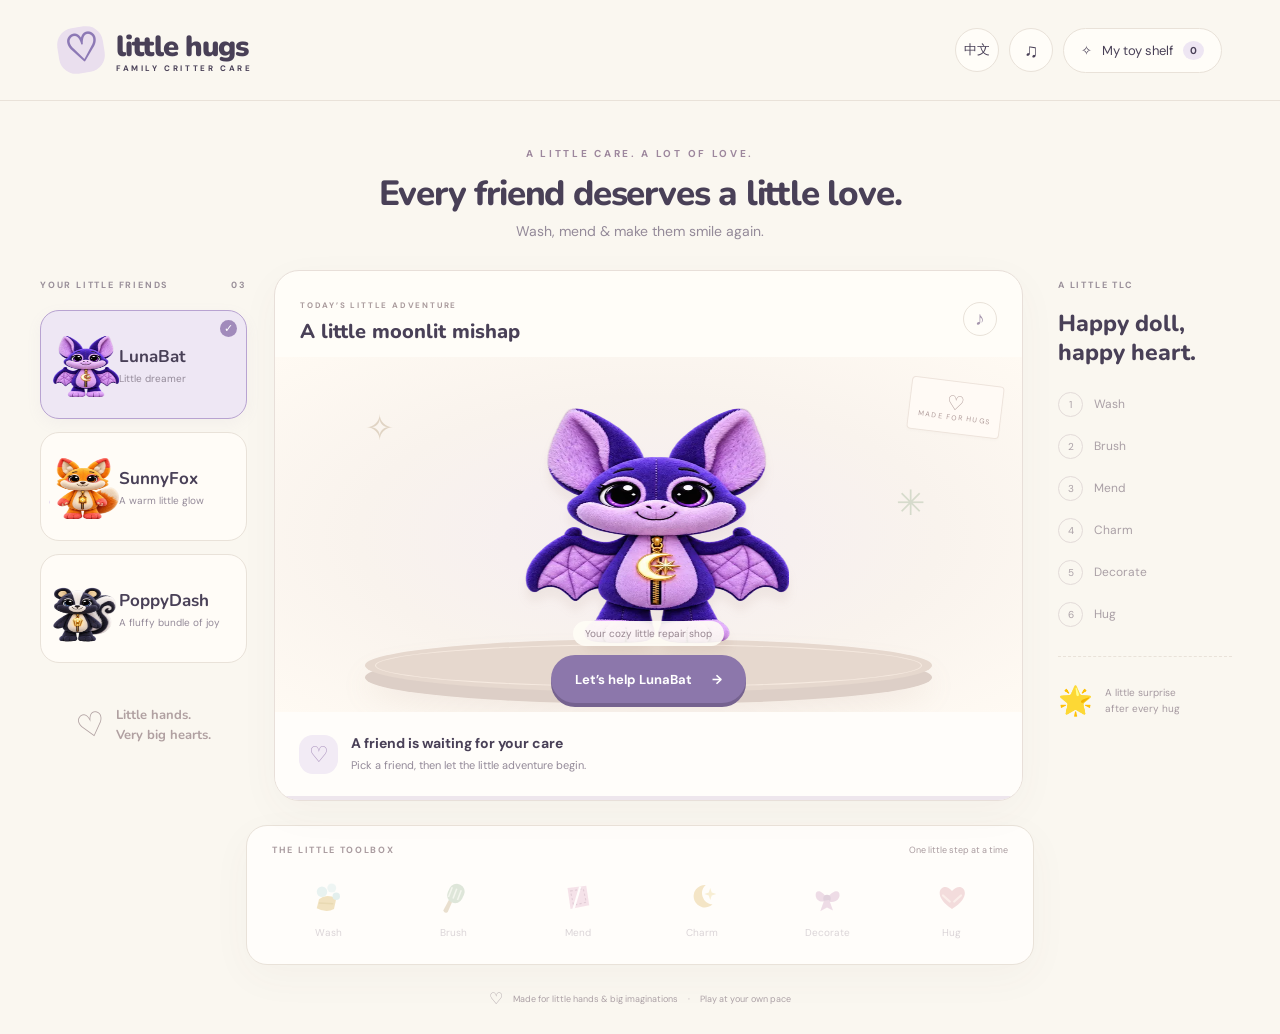
==== index.html @ 9141b1e3 "Build Little Hugs: three plush family dolls, six repair activities, bilingual play and reward shelf" ====
<!doctype html>
<html lang="en"><head><meta charset="UTF-8"><meta name="viewport" content="width=device-width,initial-scale=1,viewport-fit=cover"><meta name="theme-color" content="#f9f5ee"><meta name="description" content="A cozy, gentle doll repair game with LunaBat, SunnyFox and PoppyDash. Made for little hands and big hearts."><title>Little Hugs · Family Critter Care</title><link rel="icon" href="assets/heart.svg" type="image/svg+xml"><link rel="stylesheet" href="style.css"></head>
<body>
<header class="topbar"><a class="brand" href="./" aria-label="Little Hugs home"><span class="brand-mark">♡</span><span>little hugs<small>FAMILY CRITTER CARE</small></span></a><div class="header-actions"><button id="language" class="round" aria-label="Switch language">中文</button><button id="sound" class="round" aria-label="Toggle sound" aria-pressed="true">♫</button><button id="shelfButton" class="shelf-button">✧ <span data-i18n="shelf">My toy shelf</span><b id="shelfCount">0</b></button></div></header>
<main>
<div class="intro"><p class="eyebrow" data-i18n="eyebrow">A LITTLE CARE. A LOT OF LOVE.</p><h1 data-i18n="title">Every friend deserves a little love.</h1><p data-i18n="subtitle">Wash, mend & make them smile again.</p></div>
<div class="studio">
<aside class="friends"><div class="section-label"><span data-i18n="friends">YOUR LITTLE FRIENDS</span><span>03</span></div><div id="friendList"></div><div class="care-note"><span>♡</span><p data-i18n="note">Little hands.<br>Very big hearts.</p></div></aside>
<section class="workbench" aria-label="Doll repair workbench">
<div class="bench-top"><div><span class="tiny-label" data-i18n="appointment">TODAY'S LITTLE ADVENTURE</span><h2 id="scenarioTitle"></h2></div><button class="round speak" id="speak" aria-label="Read instructions aloud">♪</button></div>
<div class="scene" id="scene"><div class="scene-decor deco-one">✧</div><div class="scene-decor deco-two">✳</div><div class="wall-label"><span>♡</span> MADE FOR HUGS</div><div class="platform"></div><div id="doll" class="doll luna" role="img" aria-label="LunaBat plush doll"></div><div id="decoration" class="doll-decoration"></div><div id="targets" class="targets"></div><div id="particles" class="particles" aria-hidden="true"></div><div id="welcome" class="welcome"><span class="welcome-pill" data-i18n="welcome">Your cozy little repair shop</span><button id="start" class="primary"><span data-i18n="start">Let's help LunaBat</span> <span>→</span></button></div><div id="successBubble" class="success-bubble" hidden>♡</div></div>
<div class="instruction"><div class="step-badge" id="stepBadge">♡</div><div><h3 id="instructionTitle"></h3><p id="instructionText"></p></div><button id="next" class="primary next" hidden><span data-i18n="next">Next</span> →</button></div>
<div class="progress" aria-label="Repair progress"><div id="progressFill"></div></div>
</section>
<aside class="care-card"><div class="section-label" data-i18n="carePlan">A LITTLE TLC</div><h2 data-i18n="careHeading">Happy doll,<br>happy heart.</h2><ol id="stepList"></ol><div class="reward-preview"><span>🌟</span><p data-i18n="reward">A little surprise<br>after every hug</p></div></aside>
</div>
<section class="tool-tray" aria-label="Repair tools"><div class="tray-heading"><span data-i18n="toolbox">THE LITTLE TOOLBOX</span><small id="toolTip"></small></div><div id="tools" class="tools"></div></section>
<footer><span>♡</span> <span data-i18n="footer">Made for little hands & big imaginations</span><span class="footer-dot">·</span><span data-i18n="pace">Play at your own pace</span></footer>
</main>
<dialog id="shelfDialog"><button class="close round" id="closeShelf" aria-label="Close toy shelf">×</button><p class="eyebrow" data-i18n="collection">A SHELF FULL OF LOVE</p><h2 data-i18n="shelf">My toy shelf</h2><p id="collectionText"></p><div id="collectionGrid" class="collection-grid"></div><button class="primary" id="backToShop" data-i18n="back">Back to the shop</button></dialog>
<dialog id="celebration"><div class="celebration-stars">✦ ♡ ✦</div><div id="rewardDoll" class="doll mini"></div><p class="eyebrow" data-i18n="wonderful">LOOK WHAT YOU DID!</p><h2 id="celebrationTitle"></h2><p data-i18n="celebration">A happy friend, all thanks to you.</p><div id="rewardSticker" class="reward-sticker"></div><button id="again" class="primary" data-i18n="again">Another little adventure →</button><button id="showShelf" class="text-button" data-i18n="shelf">My toy shelf</button></dialog>
<script type="module" src="game.js"></script></body></html>
---- style.css ----
@import url('https://fonts.googleapis.com/css2?family=DM+Sans:wght@400;500;600;700&family=Nunito:wght@500;600;700;800;900&display=swap');
:root{--ink:#494057;--muted:#948a99;--purple:#8d79b5;--cream:#faf7f0;--line:#e9e2d9;--peach:#f4c7ad;--mint:#d6e8d9;--shadow:0 12px 40px #66514d0a}*{box-sizing:border-box}body{margin:0;background:var(--cream);color:var(--ink);font-family:'DM Sans',sans-serif}button,a{-webkit-tap-highlight-color:transparent}button{font:inherit;cursor:pointer;color:inherit;touch-action:manipulation}button:focus-visible,a:focus-visible{outline:3px solid #8d79b5;outline-offset:5px}button{border:0}button:disabled{cursor:default}button:hover:not(:disabled){filter:brightness(.98)}[hidden]{display:none!important}.topbar{height:101px;max-width:1440px;margin:auto;padding:0 58px;display:flex;align-items:center;justify-content:space-between;border-bottom:1px solid var(--line)}.brand{display:flex;align-items:center;gap:12px;text-decoration:none;color:var(--ink);font-family:Nunito,sans-serif;font-size:29px;font-weight:900;letter-spacing:-1px}.brand-mark{height:46px;width:46px;background:#eadfee;border-radius:17px;display:grid;place-items:center;font-size:38px;color:#8d79b5;transform:rotate(-9deg);line-height:1}.brand small{display:block;font-family:'DM Sans',sans-serif;font-size:8px;letter-spacing:2.6px;font-weight:700;margin-top:-3px}.header-actions{display:flex;align-items:center;gap:10px}.round{width:44px;height:44px;border-radius:50%;background:#fffdf8;border:1px solid var(--line);font-size:19px}.round#language{font-size:13px}.shelf-button{border:1px solid var(--line);background:#fffdf8;border-radius:30px;padding:12px 17px;display:flex;align-items:center;gap:10px;font-size:13px}.shelf-button b{border-radius:50%;background:#eee6f3;min-width:21px;padding:3px;font-size:10px}main{max-width:1360px;margin:auto;padding:0 40px}.intro{text-align:center;padding:36px 0 30px}.eyebrow{font-size:10px;font-weight:700;letter-spacing:2.7px;color:#9d879d}.intro h1{font-family:Nunito,sans-serif;font-weight:800;font-size:35px;letter-spacing:-1.2px;margin:10px 0 5px}.intro>p:last-child{font-size:14px;color:var(--muted);margin:0}.studio{display:grid;grid-template-columns:207px minmax(350px,1fr) 190px;gap:27px;align-items:start}.section-label{font-size:9px;letter-spacing:1.8px;font-weight:700;color:#998f99;display:flex;justify-content:space-between;margin:9px 0 19px}.friend-card{position:relative;display:flex;align-items:center;width:100%;height:109px;border:1px solid var(--line);border-radius:19px;background:#fffcf7;margin-bottom:13px;padding:8px;text-align:left;transition:.2s}.friend-card.selected{background:#eee7f4;border:1.5px solid #b8a3d1;box-shadow:0 5px 15px #a292b312}.friend-card .portrait{width:70px;height:91px;flex-shrink:0;background-image:url('assets/dolls.webp');background-size:300% 100%;background-repeat:no-repeat}.luna{--pos:0%}.sunny{--pos:50%}.poppy{--pos:100%}.portrait,.doll{background-position:var(--pos) center}.friend-card strong{display:block;font-family:Nunito,sans-serif;font-size:17px}.friend-card small{display:block;font-size:10px;color:var(--muted);margin-top:4px}.friend-card .check{position:absolute;right:9px;top:9px;font-size:11px;background:#a18bbb;color:white;border-radius:50%;width:17px;height:17px;text-align:center;line-height:17px}.care-note{display:flex;justify-content:center;align-items:center;gap:9px;margin-top:30px;color:#b0a0a1}.care-note span{font-size:33px;transform:rotate(-15deg)}.care-note p{font-family:Nunito;font-size:13px;font-weight:700;line-height:1.5}.workbench{overflow:hidden;border-radius:25px;background:#fffdf8;border:1px solid #e8dfd9;box-shadow:var(--shadow)}.bench-top{display:flex;align-items:center;justify-content:space-between;padding:21px 25px 12px}.tiny-label{font-size:8px;letter-spacing:1.8px;color:#a99a9c;font-weight:700}.bench-top h2{font-family:Nunito;font-size:20px;margin:5px 0 0;font-weight:800}.speak{width:34px;height:34px;color:#a494ac}.scene{height:355px;position:relative;isolation:isolate;overflow:hidden;background:radial-gradient(ellipse at 50% 50%,#f5edf1 0,#f9f3ed 55%,#fffaf3 100%);touch-action:none}.platform{position:absolute;bottom:20px;width:76%;height:53px;left:12%;border-radius:50%;background:#e6d8ce;box-shadow:0 12px 0 #ddcfc7,0 20px 30px #b9988223;z-index:-1}.platform:before{content:'';position:absolute;inset:5px 10px;border:1px solid #f7ebe1;border-radius:50%}.doll{position:absolute;width:280px;height:348px;left:50%;bottom:20px;transform:translateX(-50%);background-image:url('assets/dolls.webp');background-size:300% 100%;background-repeat:no-repeat;filter:drop-shadow(0 10px 5px #88654b14);transition:filter .3s}.doll.idle{animation:breathe 3s ease-in-out infinite}.doll.hugging{animation:hug .6s ease-in-out 3}.scene-decor{position:absolute;color:#c7b49a;opacity:.5;font-size:35px}.deco-one{left:12%;top:48px}.deco-two{right:13%;top:123px;color:#b4c4ab}.wall-label{position:absolute;right:20px;top:24px;transform:rotate(7deg);font-size:7px;letter-spacing:1.3px;background:#fffaf5;padding:11px 9px;color:#af9b99;border:1px solid #eee4dc;border-radius:4px;box-shadow:0 2px 3px #00000004}.wall-label span{display:block;text-align:center;font-size:20px;line-height:20px}.welcome{position:absolute;inset:auto 0 9px;display:flex;align-items:center;flex-direction:column;gap:9px;z-index:6}.welcome-pill{font-size:10px;padding:6px 12px;background:#fffdf7e8;border-radius:15px;color:#96858f}.primary{display:flex;justify-content:center;align-items:center;gap:20px;min-height:48px;padding:12px 24px;border-radius:30px;background:#8c77ab;color:white;box-shadow:0 4px 0 #75628f;font-weight:700;font-size:13px;transition:transform .15s}.primary:active{transform:translateY(2px);box-shadow:0 2px 0 #75628f}.instruction{min-height:84px;display:flex;gap:13px;align-items:center;padding:16px 24px;background:#fffdfa}.step-badge{display:grid;place-items:center;min-width:39px;height:39px;background:#f2ebf5;color:#ac94bf;border-radius:14px;font-size:22px}.instruction h3{font-size:14px;margin:0 0 5px;font-weight:700}.instruction p{font-size:11px;color:var(--muted);margin:0;line-height:1.5}.next{margin-left:auto;min-height:39px;padding:8px 15px;font-size:11px;white-space:nowrap}.progress{height:4px;background:#eee6ed}.progress div{height:100%;width:0;background:#b8cbb4;transition:width .4s}.care-card{padding:0 8px}.care-card h2{font-family:Nunito;font-size:23px;line-height:1.25;margin:0 0 24px;font-weight:800}.care-card ol{list-style:none;padding:0;margin:0}.care-card li{display:flex;gap:11px;align-items:center;margin:17px 0;color:#aaa0a6;font-size:12px}.care-card li span{display:grid;place-items:center;width:25px;height:25px;border:1px solid #e3dbd9;border-radius:50%;font-size:10px}.care-card li.active{color:#82679e;font-weight:700}.care-card li.active span{background:#e8dff0;border-color:#d8c9e4}.care-card li.done span{background:#dde9d9;color:#7f9a74;border:0}.reward-preview{margin-top:29px;border-top:1px dashed var(--line);padding-top:18px;display:flex;gap:12px;align-items:center}.reward-preview span{font-size:28px}.reward-preview p{font-size:10px;line-height:1.6;color:#a69aa1}.tool-tray{max-width:788px;margin:24px auto 0;background:#fffdfa;border:1px solid var(--line);border-radius:21px;padding:18px 25px 15px;box-shadow:var(--shadow)}.tray-heading{display:flex;justify-content:space-between;align-items:center;font-size:9px;letter-spacing:1.7px;color:#a99b9f;font-weight:700}.tray-heading small{font-size:9px;letter-spacing:0;font-weight:400}.tools{display:flex;justify-content:space-between;gap:12px;margin-top:15px}.tool{background:none;border-radius:16px;flex:1;min-width:0;min-height:78px;padding:7px 0;color:#a99da8;position:relative}.tool .tool-icon{font-size:29px;display:block;margin-bottom:5px;filter:saturate(.7);transition:transform .2s}.tool svg{width:36px;height:36px;display:block;margin:auto auto 5px}.tool .tool-name{font-size:10px}.tool.selected{background:#f0e7f4;color:#826b9b}.tool.selected svg{transform:rotate(-9deg)}.tool:disabled{opacity:.42}.tool .done-dot{position:absolute;right:9px;top:3px;font-size:10px;color:#91ab85}footer{display:flex;gap:10px;justify-content:center;align-items:center;font-size:9px;color:#aca1a6;padding:23px 0 25px}footer>span:first-child{font-size:16px}.targets{position:absolute;inset:0}.target{position:absolute;transform:translate(-50%,-50%);min-width:49px;min-height:49px;display:grid;place-items:center;transition:opacity .3s,scale .3s;background:none;user-select:none;touch-action:none}.target.dirt{background:#967058;border-radius:47% 53% 38% 62%;box-shadow:9px 4px 0 -3px #967058b0,-8px -6px 0 -5px #967058cc;color:#d7bba1;font-size:13px;opacity:.88;min-width:37px;min-height:29px;width:43px;height:35px}.target.brush{background:#f7eacacc;border:2px dashed #cdb6a0;border-radius:50%;font-size:23px;color:#9c8069}.target.stitch{background:#f7cadb;border:3px solid #fff7fb;border-radius:50%;box-shadow:0 0 0 2px #bc92ad;color:#9c6d8a;font-size:16px;font-weight:700;min-width:44px;min-height:44px;z-index:2}.target.stitch.active{animation:pulse 1.3s infinite}.target.complete{opacity:0;pointer-events:none;scale:1.4}.seam-line{position:absolute;height:4px;transform-origin:0 50%;background:#d69abb;border-radius:4px;pointer-events:none}.charm-target{border:2px dashed #c9a550;background:#ffefd3aa;border-radius:50%;font-size:26px;min-width:70px;min-height:70px;animation:pulse 1.5s infinite}.charm-piece{background:#fffcf5;border-radius:22px;border:2px solid #e5c16e;box-shadow:0 4px 0 #d6b785;min-width:66px;min-height:66px;font-size:31px;touch-action:none;z-index:4}.patch{position:absolute;transform:translate(-50%,-50%) rotate(-12deg);width:77px;height:50px;border:2px dashed #b894b9;border-radius:14px;background:#f2d7e8;pointer-events:none}.doll-decoration{position:absolute;left:50%;top:22%;font-size:43px;transform:translate(-50%,-50%) rotate(-13deg);pointer-events:none;z-index:4}.decoration-options{position:absolute;bottom:20px;left:50%;transform:translateX(-50%);display:flex;gap:9px;padding:8px;background:#fffdf7db;border-radius:25px;z-index:5}.decoration-options button{height:49px;width:49px;border-radius:50%;font-size:29px;background:#f3e7ee;box-shadow:0 3px 0 #dac9d4}.hug-button{position:absolute;bottom:24px;left:50%;transform:translateX(-50%);background:#e9adba;box-shadow:0 4px 0 #d592a4;font-size:17px;z-index:4;white-space:nowrap}.particles{position:absolute;inset:0;pointer-events:none;z-index:8}.particle{position:absolute;font-size:25px;animation:floatUp .85s ease-out forwards}.success-bubble{position:absolute;left:50%;top:12px;transform:translateX(-50%);background:white;border-radius:25px;padding:10px 20px;box-shadow:0 5px 20px #ac899c20;font-size:14px;color:#9480a7;z-index:6}dialog{border:1px solid #e8d9e1;border-radius:28px;padding:35px;text-align:center;max-width:min(590px,92vw);color:var(--ink);background:#fffbf6;box-shadow:0 25px 100px #49304e33}dialog::backdrop{background:#51405b66;backdrop-filter:blur(7px)}dialog h2{font-family:Nunito;font-size:29px;margin:8px 0}dialog p{color:var(--muted);font-size:13px}dialog .primary{margin:20px auto 0}dialog .close{position:absolute;right:12px;top:12px}.collection-grid{display:grid;grid-template-columns:repeat(3,1fr);gap:14px;margin-top:25px}.collection-card{padding:12px 8px;background:#f2eaf3;border-radius:17px;min-width:120px}.collection-card .doll{position:relative;left:auto;bottom:auto;transform:none;width:115px;height:155px;margin:auto}.collection-card.empty{opacity:.4}.collection-card strong{font-family:Nunito;font-size:14px}.collection-card p{font-size:10px}.sticker-row{font-size:24px;min-height:32px}#celebration{min-width:330px}.celebration-stars{color:#c0a7ce;font-size:24px;letter-spacing:14px}#celebration .mini{position:relative;left:auto;bottom:auto;transform:none;width:160px;height:210px;margin:0 auto}.reward-sticker{font-size:45px;margin:15px;animation:pulse 2s infinite}.text-button{display:block;background:none;text-decoration:underline;margin:19px auto 0;font-size:12px;color:#9983aa}@keyframes breathe{50%{transform:translateX(-50%) translateY(-4px) rotate(.6deg)}}@keyframes hug{50%{transform:translateX(-50%) scale(1.08) rotate(-4deg)}}@keyframes pulse{50%{scale:1.07}}@keyframes floatUp{to{transform:translate(var(--dx),-90px) rotate(20deg);opacity:0}}
@media(min-width:1450px){.scene{height:405px}.doll{height:390px;width:310px}.intro{padding-top:45px}.studio{gap:36px}}@media(max-width:1050px){.studio{grid-template-columns:165px minmax(300px,1fr);gap:18px}.care-card{display:none}.friend-card strong{font-size:14px}.friend-card .portrait{width:60px;height:82px}.friend-card small{font-size:9px}main{padding:0 25px}.topbar{padding:0 30px}.tool-tray{margin-left:183px}.intro h1{font-size:29px}}@media(max-width:700px){.topbar{height:76px;padding:0 18px}.brand{font-size:24px;gap:8px}.brand-mark{width:36px;height:36px;font-size:30px}.brand small{font-size:6px;letter-spacing:1.9px}.header-actions{gap:7px}.round{height:37px;width:37px}.shelf-button{padding:9px 10px;font-size:16px;gap:5px}.shelf-button>span{display:none}main{padding:0 15px}.intro{padding:23px 0 20px}.intro h1{font-size:24px;line-height:1.22;margin:10px auto;max-width:300px}.intro .eyebrow{font-size:8px;letter-spacing:2px}.intro>p:last-child{font-size:12px}.studio{display:flex;flex-direction:column;gap:13px}.friends{width:100%}.friends .section-label,.care-note{display:none}#friendList{display:flex;gap:8px}.friend-card{margin:0;height:82px;flex:1;width:0;padding:3px 4px;border-radius:15px}.friend-card .portrait{width:43px;height:72px}.friend-card strong{font-size:11px}.friend-card small{font-size:8px;line-height:1.4}.friend-card .check{right:4px;top:4px;width:12px;height:12px;font-size:8px;line-height:12px}.workbench{width:100%;border-radius:21px}.bench-top{padding:14px 18px 8px}.bench-top h2{font-size:17px}.tiny-label{font-size:7px;letter-spacing:1.3px}.scene{height:324px}.doll{height:320px;width:255px;bottom:16px}.wall-label{right:12px;top:17px;font-size:6px}.platform{bottom:17px}.instruction{padding:13px 16px;min-height:84px;gap:10px}.instruction h3{font-size:12px}.instruction p{font-size:10px}.tool-tray{margin:14px 0 0;padding:14px 12px 10px;border-radius:17px}.tools{gap:3px;margin-top:10px}.tool{min-height:66px}.tool svg{width:29px;height:29px}.tool .tool-name{font-size:9px}.tray-heading{font-size:8px;letter-spacing:1.1px}.tray-heading small{font-size:8px}.next{padding:8px 12px}footer{font-size:8px;gap:7px;padding:18px 0}.footer-dot,footer>span:last-child{display:none}.collection-grid{gap:7px}.collection-card{min-width:0;padding:8px 4px}.collection-card .doll{width:78px;height:110px}.collection-card strong{font-size:11px}dialog{padding:32px 18px 23px}.doll-decoration{font-size:37px}}@media(prefers-reduced-motion:reduce){*,*:before,*:after{animation:none!important;transition:none!important}}
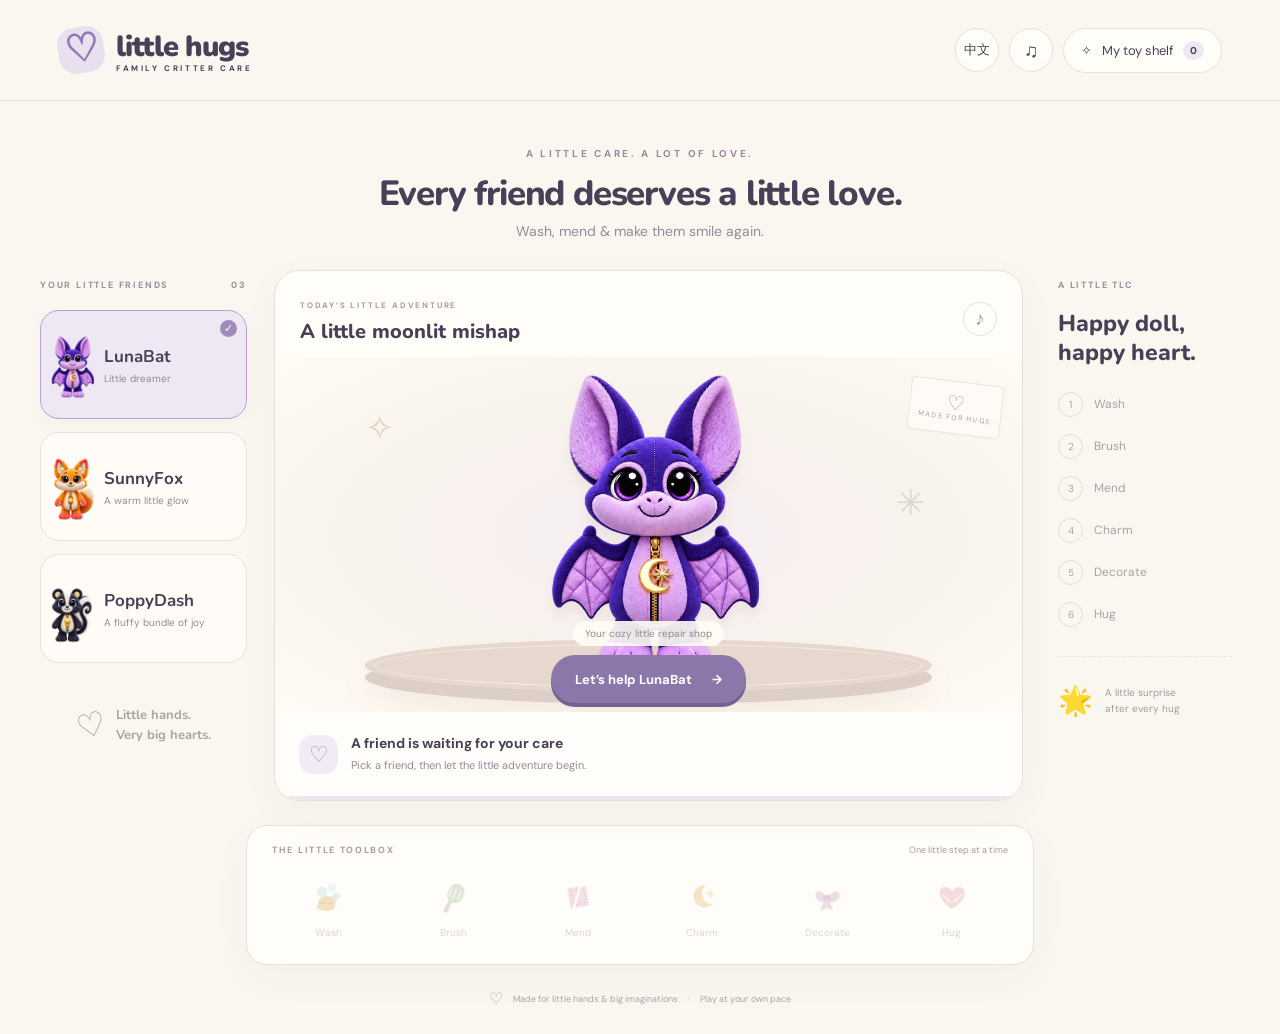
==== commit 37944c85: "Version game assets so newly deployed layout fixes refresh reliably" ====
--- a/index.html
+++ b/index.html
@@ -1,5 +1,5 @@
 <!doctype html>
-<html lang="en"><head><meta charset="UTF-8"><meta name="viewport" content="width=device-width,initial-scale=1,viewport-fit=cover"><meta name="theme-color" content="#f9f5ee"><meta name="description" content="A cozy, gentle doll repair game with LunaBat, SunnyFox and PoppyDash. Made for little hands and big hearts."><title>Little Hugs · Family Critter Care</title><link rel="icon" href="assets/heart.svg" type="image/svg+xml"><link rel="stylesheet" href="style.css"></head>
+<html lang="en"><head><meta charset="UTF-8"><meta name="viewport" content="width=device-width,initial-scale=1,viewport-fit=cover"><meta name="theme-color" content="#f9f5ee"><meta name="description" content="A cozy, gentle doll repair game with LunaBat, SunnyFox and PoppyDash. Made for little hands and big hearts."><title>Little Hugs · Family Critter Care</title><link rel="icon" href="assets/heart.svg" type="image/svg+xml"><link rel="stylesheet" href="style.css?v=2"></head>
 <body>
 <header class="topbar"><a class="brand" href="./" aria-label="Little Hugs home"><span class="brand-mark">♡</span><span>little hugs<small>FAMILY CRITTER CARE</small></span></a><div class="header-actions"><button id="language" class="round" aria-label="Switch language">中文</button><button id="sound" class="round" aria-label="Toggle sound" aria-pressed="true">♫</button><button id="shelfButton" class="shelf-button">✧ <span data-i18n="shelf">My toy shelf</span><b id="shelfCount">0</b></button></div></header>
 <main>
@@ -19,4 +19,4 @@
 </main>
 <dialog id="shelfDialog"><button class="close round" id="closeShelf" aria-label="Close toy shelf">×</button><p class="eyebrow" data-i18n="collection">A SHELF FULL OF LOVE</p><h2 data-i18n="shelf">My toy shelf</h2><p id="collectionText"></p><div id="collectionGrid" class="collection-grid"></div><button class="primary" id="backToShop" data-i18n="back">Back to the shop</button></dialog>
 <dialog id="celebration"><div class="celebration-stars">✦ ♡ ✦</div><div id="rewardDoll" class="doll mini"></div><p class="eyebrow" data-i18n="wonderful">LOOK WHAT YOU DID!</p><h2 id="celebrationTitle"></h2><p data-i18n="celebration">A happy friend, all thanks to you.</p><div id="rewardSticker" class="reward-sticker"></div><button id="again" class="primary" data-i18n="again">Another little adventure →</button><button id="showShelf" class="text-button" data-i18n="shelf">My toy shelf</button></dialog>
-<script type="module" src="game.js"></script></body></html>
+<script type="module" src="game.js?v=2"></script></body></html>
--- a/style.css
+++ b/style.css
@@ -1,3 +1,8 @@
 @import url('https://fonts.googleapis.com/css2?family=DM+Sans:wght@400;500;600;700&family=Nunito:wght@500;600;700;800;900&display=swap');
 :root{--ink:#494057;--muted:#948a99;--purple:#8d79b5;--cream:#faf7f0;--line:#e9e2d9;--peach:#f4c7ad;--mint:#d6e8d9;--shadow:0 12px 40px #66514d0a}*{box-sizing:border-box}body{margin:0;background:var(--cream);color:var(--ink);font-family:'DM Sans',sans-serif}button,a{-webkit-tap-highlight-color:transparent}button{font:inherit;cursor:pointer;color:inherit;touch-action:manipulation}button:focus-visible,a:focus-visible{outline:3px solid #8d79b5;outline-offset:5px}button{border:0}button:disabled{cursor:default}button:hover:not(:disabled){filter:brightness(.98)}[hidden]{display:none!important}.topbar{height:101px;max-width:1440px;margin:auto;padding:0 58px;display:flex;align-items:center;justify-content:space-between;border-bottom:1px solid var(--line)}.brand{display:flex;align-items:center;gap:12px;text-decoration:none;color:var(--ink);font-family:Nunito,sans-serif;font-size:29px;font-weight:900;letter-spacing:-1px}.brand-mark{height:46px;width:46px;background:#eadfee;border-radius:17px;display:grid;place-items:center;font-size:38px;color:#8d79b5;transform:rotate(-9deg);line-height:1}.brand small{display:block;font-family:'DM Sans',sans-serif;font-size:8px;letter-spacing:2.6px;font-weight:700;margin-top:-3px}.header-actions{display:flex;align-items:center;gap:10px}.round{width:44px;height:44px;border-radius:50%;background:#fffdf8;border:1px solid var(--line);font-size:19px}.round#language{font-size:13px}.shelf-button{border:1px solid var(--line);background:#fffdf8;border-radius:30px;padding:12px 17px;display:flex;align-items:center;gap:10px;font-size:13px}.shelf-button b{border-radius:50%;background:#eee6f3;min-width:21px;padding:3px;font-size:10px}main{max-width:1360px;margin:auto;padding:0 40px}.intro{text-align:center;padding:36px 0 30px}.eyebrow{font-size:10px;font-weight:700;letter-spacing:2.7px;color:#9d879d}.intro h1{font-family:Nunito,sans-serif;font-weight:800;font-size:35px;letter-spacing:-1.2px;margin:10px 0 5px}.intro>p:last-child{font-size:14px;color:var(--muted);margin:0}.studio{display:grid;grid-template-columns:207px minmax(350px,1fr) 190px;gap:27px;align-items:start}.section-label{font-size:9px;letter-spacing:1.8px;font-weight:700;color:#998f99;display:flex;justify-content:space-between;margin:9px 0 19px}.friend-card{position:relative;display:flex;align-items:center;width:100%;height:109px;border:1px solid var(--line);border-radius:19px;background:#fffcf7;margin-bottom:13px;padding:8px;text-align:left;transition:.2s}.friend-card.selected{background:#eee7f4;border:1.5px solid #b8a3d1;box-shadow:0 5px 15px #a292b312}.friend-card .portrait{width:70px;height:91px;flex-shrink:0;background-image:url('assets/dolls.webp');background-size:300% 100%;background-repeat:no-repeat}.luna{--pos:0%}.sunny{--pos:50%}.poppy{--pos:100%}.portrait,.doll{background-position:var(--pos) center}.friend-card strong{display:block;font-family:Nunito,sans-serif;font-size:17px}.friend-card small{display:block;font-size:10px;color:var(--muted);margin-top:4px}.friend-card .check{position:absolute;right:9px;top:9px;font-size:11px;background:#a18bbb;color:white;border-radius:50%;width:17px;height:17px;text-align:center;line-height:17px}.care-note{display:flex;justify-content:center;align-items:center;gap:9px;margin-top:30px;color:#b0a0a1}.care-note span{font-size:33px;transform:rotate(-15deg)}.care-note p{font-family:Nunito;font-size:13px;font-weight:700;line-height:1.5}.workbench{overflow:hidden;border-radius:25px;background:#fffdf8;border:1px solid #e8dfd9;box-shadow:var(--shadow)}.bench-top{display:flex;align-items:center;justify-content:space-between;padding:21px 25px 12px}.tiny-label{font-size:8px;letter-spacing:1.8px;color:#a99a9c;font-weight:700}.bench-top h2{font-family:Nunito;font-size:20px;margin:5px 0 0;font-weight:800}.speak{width:34px;height:34px;color:#a494ac}.scene{height:355px;position:relative;isolation:isolate;overflow:hidden;background:radial-gradient(ellipse at 50% 50%,#f5edf1 0,#f9f3ed 55%,#fffaf3 100%);touch-action:none}.platform{position:absolute;bottom:20px;width:76%;height:53px;left:12%;border-radius:50%;background:#e6d8ce;box-shadow:0 12px 0 #ddcfc7,0 20px 30px #b9988223;z-index:-1}.platform:before{content:'';position:absolute;inset:5px 10px;border:1px solid #f7ebe1;border-radius:50%}.doll{position:absolute;width:280px;height:348px;left:50%;bottom:20px;transform:translateX(-50%);background-image:url('assets/dolls.webp');background-size:300% 100%;background-repeat:no-repeat;filter:drop-shadow(0 10px 5px #88654b14);transition:filter .3s}.doll.idle{animation:breathe 3s ease-in-out infinite}.doll.hugging{animation:hug .6s ease-in-out 3}.scene-decor{position:absolute;color:#c7b49a;opacity:.5;font-size:35px}.deco-one{left:12%;top:48px}.deco-two{right:13%;top:123px;color:#b4c4ab}.wall-label{position:absolute;right:20px;top:24px;transform:rotate(7deg);font-size:7px;letter-spacing:1.3px;background:#fffaf5;padding:11px 9px;color:#af9b99;border:1px solid #eee4dc;border-radius:4px;box-shadow:0 2px 3px #00000004}.wall-label span{display:block;text-align:center;font-size:20px;line-height:20px}.welcome{position:absolute;inset:auto 0 9px;display:flex;align-items:center;flex-direction:column;gap:9px;z-index:6}.welcome-pill{font-size:10px;padding:6px 12px;background:#fffdf7e8;border-radius:15px;color:#96858f}.primary{display:flex;justify-content:center;align-items:center;gap:20px;min-height:48px;padding:12px 24px;border-radius:30px;background:#8c77ab;color:white;box-shadow:0 4px 0 #75628f;font-weight:700;font-size:13px;transition:transform .15s}.primary:active{transform:translateY(2px);box-shadow:0 2px 0 #75628f}.instruction{min-height:84px;display:flex;gap:13px;align-items:center;padding:16px 24px;background:#fffdfa}.step-badge{display:grid;place-items:center;min-width:39px;height:39px;background:#f2ebf5;color:#ac94bf;border-radius:14px;font-size:22px}.instruction h3{font-size:14px;margin:0 0 5px;font-weight:700}.instruction p{font-size:11px;color:var(--muted);margin:0;line-height:1.5}.next{margin-left:auto;min-height:39px;padding:8px 15px;font-size:11px;white-space:nowrap}.progress{height:4px;background:#eee6ed}.progress div{height:100%;width:0;background:#b8cbb4;transition:width .4s}.care-card{padding:0 8px}.care-card h2{font-family:Nunito;font-size:23px;line-height:1.25;margin:0 0 24px;font-weight:800}.care-card ol{list-style:none;padding:0;margin:0}.care-card li{display:flex;gap:11px;align-items:center;margin:17px 0;color:#aaa0a6;font-size:12px}.care-card li span{display:grid;place-items:center;width:25px;height:25px;border:1px solid #e3dbd9;border-radius:50%;font-size:10px}.care-card li.active{color:#82679e;font-weight:700}.care-card li.active span{background:#e8dff0;border-color:#d8c9e4}.care-card li.done span{background:#dde9d9;color:#7f9a74;border:0}.reward-preview{margin-top:29px;border-top:1px dashed var(--line);padding-top:18px;display:flex;gap:12px;align-items:center}.reward-preview span{font-size:28px}.reward-preview p{font-size:10px;line-height:1.6;color:#a69aa1}.tool-tray{max-width:788px;margin:24px auto 0;background:#fffdfa;border:1px solid var(--line);border-radius:21px;padding:18px 25px 15px;box-shadow:var(--shadow)}.tray-heading{display:flex;justify-content:space-between;align-items:center;font-size:9px;letter-spacing:1.7px;color:#a99b9f;font-weight:700}.tray-heading small{font-size:9px;letter-spacing:0;font-weight:400}.tools{display:flex;justify-content:space-between;gap:12px;margin-top:15px}.tool{background:none;border-radius:16px;flex:1;min-width:0;min-height:78px;padding:7px 0;color:#a99da8;position:relative}.tool .tool-icon{font-size:29px;display:block;margin-bottom:5px;filter:saturate(.7);transition:transform .2s}.tool svg{width:36px;height:36px;display:block;margin:auto auto 5px}.tool .tool-name{font-size:10px}.tool.selected{background:#f0e7f4;color:#826b9b}.tool.selected svg{transform:rotate(-9deg)}.tool:disabled{opacity:.42}.tool .done-dot{position:absolute;right:9px;top:3px;font-size:10px;color:#91ab85}footer{display:flex;gap:10px;justify-content:center;align-items:center;font-size:9px;color:#aca1a6;padding:23px 0 25px}footer>span:first-child{font-size:16px}.targets{position:absolute;inset:0}.target{position:absolute;transform:translate(-50%,-50%);min-width:49px;min-height:49px;display:grid;place-items:center;transition:opacity .3s,scale .3s;background:none;user-select:none;touch-action:none}.target.dirt{background:#967058;border-radius:47% 53% 38% 62%;box-shadow:9px 4px 0 -3px #967058b0,-8px -6px 0 -5px #967058cc;color:#d7bba1;font-size:13px;opacity:.88;min-width:37px;min-height:29px;width:43px;height:35px}.target.brush{background:#f7eacacc;border:2px dashed #cdb6a0;border-radius:50%;font-size:23px;color:#9c8069}.target.stitch{background:#f7cadb;border:3px solid #fff7fb;border-radius:50%;box-shadow:0 0 0 2px #bc92ad;color:#9c6d8a;font-size:16px;font-weight:700;min-width:44px;min-height:44px;z-index:2}.target.stitch.active{animation:pulse 1.3s infinite}.target.complete{opacity:0;pointer-events:none;scale:1.4}.seam-line{position:absolute;height:4px;transform-origin:0 50%;background:#d69abb;border-radius:4px;pointer-events:none}.charm-target{border:2px dashed #c9a550;background:#ffefd3aa;border-radius:50%;font-size:26px;min-width:70px;min-height:70px;animation:pulse 1.5s infinite}.charm-piece{background:#fffcf5;border-radius:22px;border:2px solid #e5c16e;box-shadow:0 4px 0 #d6b785;min-width:66px;min-height:66px;font-size:31px;touch-action:none;z-index:4}.patch{position:absolute;transform:translate(-50%,-50%) rotate(-12deg);width:77px;height:50px;border:2px dashed #b894b9;border-radius:14px;background:#f2d7e8;pointer-events:none}.doll-decoration{position:absolute;left:50%;top:22%;font-size:43px;transform:translate(-50%,-50%) rotate(-13deg);pointer-events:none;z-index:4}.decoration-options{position:absolute;bottom:20px;left:50%;transform:translateX(-50%);display:flex;gap:9px;padding:8px;background:#fffdf7db;border-radius:25px;z-index:5}.decoration-options button{height:49px;width:49px;border-radius:50%;font-size:29px;background:#f3e7ee;box-shadow:0 3px 0 #dac9d4}.hug-button{position:absolute;bottom:24px;left:50%;transform:translateX(-50%);background:#e9adba;box-shadow:0 4px 0 #d592a4;font-size:17px;z-index:4;white-space:nowrap}.particles{position:absolute;inset:0;pointer-events:none;z-index:8}.particle{position:absolute;font-size:25px;animation:floatUp .85s ease-out forwards}.success-bubble{position:absolute;left:50%;top:12px;transform:translateX(-50%);background:white;border-radius:25px;padding:10px 20px;box-shadow:0 5px 20px #ac899c20;font-size:14px;color:#9480a7;z-index:6}dialog{border:1px solid #e8d9e1;border-radius:28px;padding:35px;text-align:center;max-width:min(590px,92vw);color:var(--ink);background:#fffbf6;box-shadow:0 25px 100px #49304e33}dialog::backdrop{background:#51405b66;backdrop-filter:blur(7px)}dialog h2{font-family:Nunito;font-size:29px;margin:8px 0}dialog p{color:var(--muted);font-size:13px}dialog .primary{margin:20px auto 0}dialog .close{position:absolute;right:12px;top:12px}.collection-grid{display:grid;grid-template-columns:repeat(3,1fr);gap:14px;margin-top:25px}.collection-card{padding:12px 8px;background:#f2eaf3;border-radius:17px;min-width:120px}.collection-card .doll{position:relative;left:auto;bottom:auto;transform:none;width:115px;height:155px;margin:auto}.collection-card.empty{opacity:.4}.collection-card strong{font-family:Nunito;font-size:14px}.collection-card p{font-size:10px}.sticker-row{font-size:24px;min-height:32px}#celebration{min-width:330px}.celebration-stars{color:#c0a7ce;font-size:24px;letter-spacing:14px}#celebration .mini{position:relative;left:auto;bottom:auto;transform:none;width:160px;height:210px;margin:0 auto}.reward-sticker{font-size:45px;margin:15px;animation:pulse 2s infinite}.text-button{display:block;background:none;text-decoration:underline;margin:19px auto 0;font-size:12px;color:#9983aa}@keyframes breathe{50%{transform:translateX(-50%) translateY(-4px) rotate(.6deg)}}@keyframes hug{50%{transform:translateX(-50%) scale(1.08) rotate(-4deg)}}@keyframes pulse{50%{scale:1.07}}@keyframes floatUp{to{transform:translate(var(--dx),-90px) rotate(20deg);opacity:0}}
 @media(min-width:1450px){.scene{height:405px}.doll{height:390px;width:310px}.intro{padding-top:45px}.studio{gap:36px}}@media(max-width:1050px){.studio{grid-template-columns:165px minmax(300px,1fr);gap:18px}.care-card{display:none}.friend-card strong{font-size:14px}.friend-card .portrait{width:60px;height:82px}.friend-card small{font-size:9px}main{padding:0 25px}.topbar{padding:0 30px}.tool-tray{margin-left:183px}.intro h1{font-size:29px}}@media(max-width:700px){.topbar{height:76px;padding:0 18px}.brand{font-size:24px;gap:8px}.brand-mark{width:36px;height:36px;font-size:30px}.brand small{font-size:6px;letter-spacing:1.9px}.header-actions{gap:7px}.round{height:37px;width:37px}.shelf-button{padding:9px 10px;font-size:16px;gap:5px}.shelf-button>span{display:none}main{padding:0 15px}.intro{padding:23px 0 20px}.intro h1{font-size:24px;line-height:1.22;margin:10px auto;max-width:300px}.intro .eyebrow{font-size:8px;letter-spacing:2px}.intro>p:last-child{font-size:12px}.studio{display:flex;flex-direction:column;gap:13px}.friends{width:100%}.friends .section-label,.care-note{display:none}#friendList{display:flex;gap:8px}.friend-card{margin:0;height:82px;flex:1;width:0;padding:3px 4px;border-radius:15px}.friend-card .portrait{width:43px;height:72px}.friend-card strong{font-size:11px}.friend-card small{font-size:8px;line-height:1.4}.friend-card .check{right:4px;top:4px;width:12px;height:12px;font-size:8px;line-height:12px}.workbench{width:100%;border-radius:21px}.bench-top{padding:14px 18px 8px}.bench-top h2{font-size:17px}.tiny-label{font-size:7px;letter-spacing:1.3px}.scene{height:324px}.doll{height:320px;width:255px;bottom:16px}.wall-label{right:12px;top:17px;font-size:6px}.platform{bottom:17px}.instruction{padding:13px 16px;min-height:84px;gap:10px}.instruction h3{font-size:12px}.instruction p{font-size:10px}.tool-tray{margin:14px 0 0;padding:14px 12px 10px;border-radius:17px}.tools{gap:3px;margin-top:10px}.tool{min-height:66px}.tool svg{width:29px;height:29px}.tool .tool-name{font-size:9px}.tray-heading{font-size:8px;letter-spacing:1.1px}.tray-heading small{font-size:8px}.next{padding:8px 12px}footer{font-size:8px;gap:7px;padding:18px 0}.footer-dot,footer>span:last-child{display:none}.collection-grid{gap:7px}.collection-card{min-width:0;padding:8px 4px}.collection-card .doll{width:78px;height:110px}.collection-card strong{font-size:11px}dialog{padding:32px 18px 23px}.doll-decoration{font-size:37px}}@media(prefers-reduced-motion:reduce){*,*:before,*:after{animation:none!important;transition:none!important}}
+/* Preserve the source doll proportions and keep touch targets anchored to the doll. */
+.doll{width:220px;height:440px;bottom:-22px}.targets{left:50%;right:auto;width:300px;max-width:100%;transform:translateX(-50%)}.friend-card{gap:10px}.friend-card .portrait{width:45px;height:90px}.collection-card .doll{width:90px;height:180px}#celebration .mini{width:120px;height:240px}.doll-decoration{top:21%}
+@media(min-width:1450px){.doll{width:250px;height:500px;bottom:-25px}}
+@media(max-width:1050px){.friend-card{gap:5px}.friend-card .portrait{width:42px;height:84px}}
+@media(max-width:700px){.doll{width:200px;height:400px;bottom:-20px}.friend-card{gap:2px}.friend-card .portrait{width:36px;height:72px}.collection-card .doll{width:66px;height:132px}}
